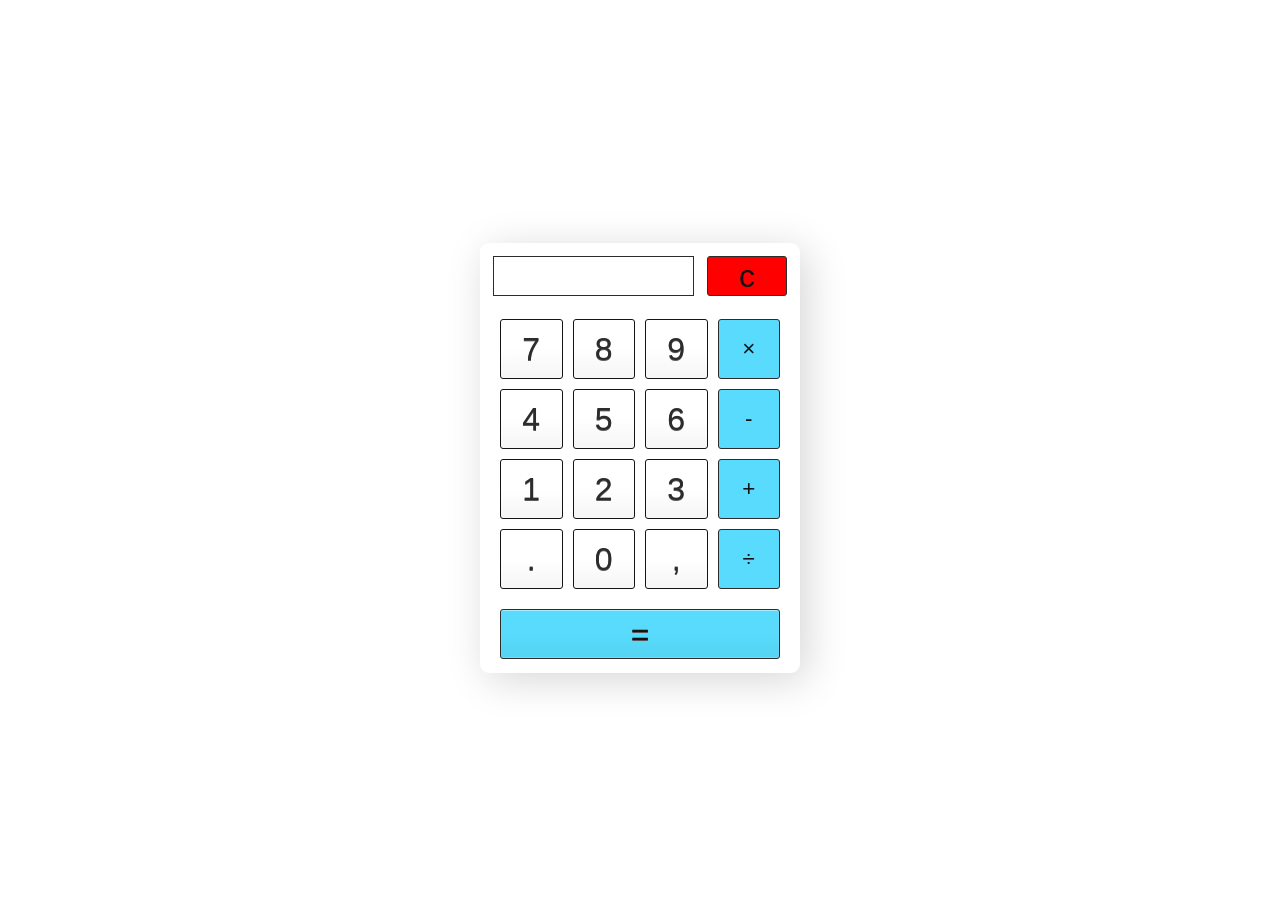
==== home/index.html @ ce57352e "Projeto calc" ====
<!DOCTYPE html>
<html lang="pt-br">
<head>
    <meta charset="UTF-8">
    <meta http-equiv="X-UA-Compatible" content="IE=edge">
    <meta name="viewport" content="width=device-width, initial-scale=1.0">
    <link rel="stylesheet" href="../styles/home.css">
    <script src="../js/index.js" type="text/javascript"></script>

    <title>Calculadora</title>
</head>
<body>
    <div class="container">
        <table>
            <tr>
                <td colspan="3"><input type='text' id='result' class ='visor' style="text-align: right;"></td>
                <td>
                    <input type="button" value="c" onclick="clearScreen()" class="clear"/>
                </td>
            </tr>
        </table>
        <div class="keys">
            <input type="button"  value="7" class="numero" onclick="display('7')">
            <input type="button" value="8" class="numero" onclick="display('8')">
            <input type="button" value="9" class="numero" onclick="display('9')">
            <button value="*" class="operador" onclick="display('*')">×</button>
            <input type="button" value="4" class="numero" onclick="display('4')">
            <input type="button" value="5" class="numero" onclick="display('5')">
            <input type="button" value="6" class="numero" onclick="display('6')">
            <input type="button" value="-" class="operador" onclick="display('-')">
            <input type="button" value="1" class="numero" onclick="display('1')">
            <input type="button" value="2" class="numero" onclick="display('2')">
            <input type="button" value="3" class="numero" onclick="display('3')">
            <input type="button" value="+" class="operador" onclick="display('+')">
            <input type="button" value="." class="numero" onclick="display('.')">
            <input type="button" value="0" class="numero" onclick="display('0')">
            <input type="button" value="," class="numero" onclick="display(',')">
            <button value="/" class="operador" onclick="display('/')">÷</button>
        </div>
        <div class="keys">
            <input type="button" value="=" class="resultado sinal-igual" onclick="solucao('')">
        </div>        
    </div>
</body>
</html>
---- styles/home.css ----
@import url(./colors.css);

body{
    display: grid;
    height: 100vh;
    place-items: center;
    }

    .container {
    border-radius: 9px;
    background: var(--branco);
    box-shadow:  7px 7px 42px var(--branco1),
                -7px -7px 42px var(--branco);
    width: 300px;
    height: 410px;
    padding: 10px;
    
    }
    
    .keys {
        display: grid;
        grid-template-columns: repeat(4, 1fr);
        grid-gap: 10px;
        padding: 10px;
        margin:auto;
    }
    
    .numero {
        height: 60px;
        padding: 5px;
        background-color: var(--cinza);
        border-radius: 3px;
        border: 1px solid var(--preto);
        background-color: transparent;
        font-size: 2rem;
        color: var(--cinza);
        background-image: linear-gradient(to bottom, transparent, transparent 50%,
                                         rgba(0,0,0,.04));
        box-shadow: inset 0 0 0 1px rgba(255,255,255,.05), 
                    inset 0 1px 0 0 rgba(255,255,255,.45), 
                    inset 0 -1px 0 0 rgba(255,255,255,.15), 
                    0 1px 0 0 rgba(255,255,255,.15);
        text-shadow: 0 1px var(--cinza1);
    
    }

    input,button{
    outline: none;
    border: 1px solid transparent;
    }

    .resultado{
        width: 280px;
        height: 50px;
        padding: 5px;
        background-color: var(--cinza);
        border-radius: 3px;
        border: 1px solid var(--cinza1);
        background-color: transparent;
        font-size: 2rem;
        color: var(--cinza);
        background-image: linear-gradient(to bottom, transparent, transparent 50%,
                                         rgba(0,0,0,.04));
        box-shadow: inset 0 0 0 1px rgba(255,255,255,.05), 
                    inset 0 1px 0 0 rgba(255,255,255,.45), 
                    inset 0 -1px 0 0 rgba(255,255,255,.15), 
                    0 1px 0 0 rgba(255,255,255,.15);
        text-shadow: 0 1px var(--cinza1);
    }
    
    .numero:hover {
        background-color: var(--cinza1);
    }

    .operador {
        border-radius: 3px;
        font-size: 1.4rem;
        background-color: var(--azul);
        border-color: var(--cinza);
        color: var(--preto);

    }
    .operador:hover {
        background-color: #4e9ed4;
    }

    .clear {
        border-radius: 3px;
        font-size: 2rem;
        background-color: var(--vermelho);
        border-color: var(--cinza);
        color: var(--preto);
        width: 80px;
        height: 40px;  
        margin-bottom: 10px;
    }
    
    .clear:hover {
        background-color: var(--laranja);
    }
    
    .sinal-igual {
        background-color: var(--azul);
        border-color: var(--cinza);
        color: var(--preto);
    
    }
    
    .sinal-igual:hover {
        background-color: #4e9ed4;
    }
    
    .visor{
        background-color:rgb(255, 255, 255);
        border-color: var(--cinza);
        justify-content: left;
        color: black;
        font-size: medium;
        width: 50%;
        height: 30%;
        cursor: default;
        padding: 10px;     
        padding-left: 40%;  
        margin: auto;
        margin-bottom: 10px;
    }
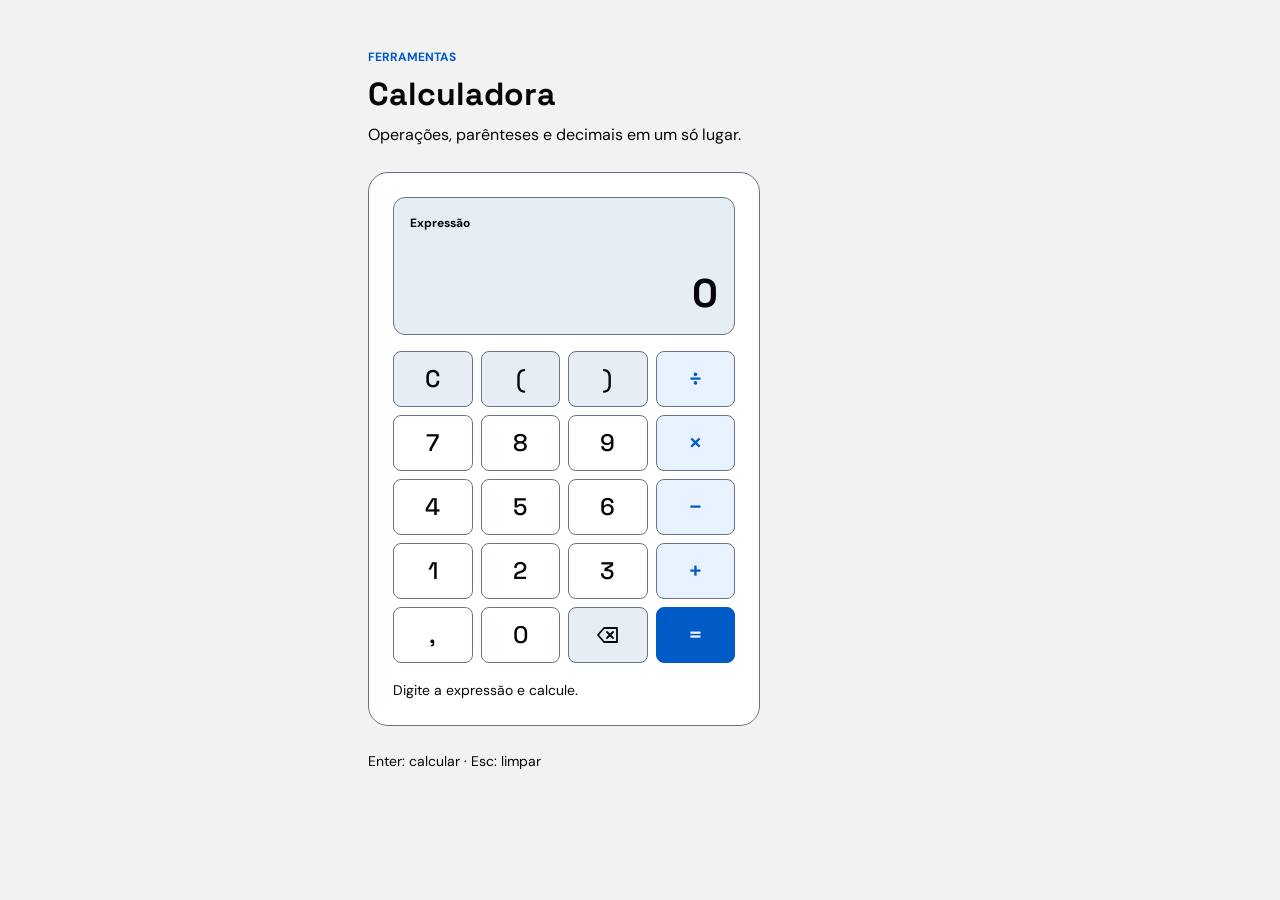
==== commit d1931ba7: "Apply Figma calculator design with safe arithmetic and keyboard controls" ====
--- a/home/index.html
+++ b/home/index.html
@@ -1,45 +1,57 @@
-<!DOCTYPE html>
-<html lang="pt-br">
+<!doctype html>
+<html lang="pt-BR">
 <head>
-    <meta charset="UTF-8">
-    <meta http-equiv="X-UA-Compatible" content="IE=edge">
-    <meta name="viewport" content="width=device-width, initial-scale=1.0">
-    <link rel="stylesheet" href="../styles/home.css">
-    <script src="../js/index.js" type="text/javascript"></script>
-
-    <title>Calculadora</title>
+<meta charset="utf-8">
+<meta name="viewport" content="width=device-width,initial-scale=1">
+<meta name="description" content="Calculadora com operações, parênteses, decimais e controle por teclado.">
+<meta name="color-scheme" content="light">
+<link rel="icon" href="data:,">
+<link rel="stylesheet" href="../styles/home.css">
+<script defer src="../js/index.js">
+</script>
+<title>Calculadora</title>
 </head>
 <body>
-    <div class="container">
-        <table>
-            <tr>
-                <td colspan="3"><input type='text' id='result' class ='visor' style="text-align: right;"></td>
-                <td>
-                    <input type="button" value="c" onclick="clearScreen()" class="clear"/>
-                </td>
-            </tr>
-        </table>
-        <div class="keys">
-            <input type="button"  value="7" class="numero" onclick="display('7')">
-            <input type="button" value="8" class="numero" onclick="display('8')">
-            <input type="button" value="9" class="numero" onclick="display('9')">
-            <button value="*" class="operador" onclick="display('*')">×</button>
-            <input type="button" value="4" class="numero" onclick="display('4')">
-            <input type="button" value="5" class="numero" onclick="display('5')">
-            <input type="button" value="6" class="numero" onclick="display('6')">
-            <input type="button" value="-" class="operador" onclick="display('-')">
-            <input type="button" value="1" class="numero" onclick="display('1')">
-            <input type="button" value="2" class="numero" onclick="display('2')">
-            <input type="button" value="3" class="numero" onclick="display('3')">
-            <input type="button" value="+" class="operador" onclick="display('+')">
-            <input type="button" value="." class="numero" onclick="display('.')">
-            <input type="button" value="0" class="numero" onclick="display('0')">
-            <input type="button" value="," class="numero" onclick="display(',')">
-            <button value="/" class="operador" onclick="display('/')">÷</button>
-        </div>
-        <div class="keys">
-            <input type="button" value="=" class="resultado sinal-igual" onclick="solucao('')">
-        </div>        
-    </div>
+<main class="container">
+<header>
+<p class="eyebrow">Ferramentas</p>
+<h1>Calculadora</h1>
+<p>Operações, parênteses e decimais em um só lugar.</p>
+</header>
+<section class="calculator" aria-label="Calculadora aritmética">
+<div class="display">
+<label for="result">Expressão</label>
+<p id="history" aria-label="Última expressão">
+</p>
+<input id="result" type="text" inputmode="decimal" autocomplete="off" autocapitalize="off" spellcheck="false" maxlength="256" placeholder="0" aria-describedby="feedback keyboard-help">
+</div>
+<div class="keys" aria-label="Teclado da calculadora">
+<button type="button" class="utility" data-action="clear" aria-label="Limpar">C</button>
+<button type="button" class="utility" data-value="(" aria-label="Abrir parênteses">(</button>
+<button type="button" class="utility" data-value=")" aria-label="Fechar parênteses">)</button>
+<button type="button" class="operator" data-value="/" aria-label="Dividir">÷</button>
+<button type="button" class="number" data-value="7" aria-label="7">7</button>
+<button type="button" class="number" data-value="8" aria-label="8">8</button>
+<button type="button" class="number" data-value="9" aria-label="9">9</button>
+<button type="button" class="operator" data-value="*" aria-label="Multiplicar">×</button>
+<button type="button" class="number" data-value="4" aria-label="4">4</button>
+<button type="button" class="number" data-value="5" aria-label="5">5</button>
+<button type="button" class="number" data-value="6" aria-label="6">6</button>
+<button type="button" class="operator" data-value="-" aria-label="Subtrair">−</button>
+<button type="button" class="number" data-value="1" aria-label="1">1</button>
+<button type="button" class="number" data-value="2" aria-label="2">2</button>
+<button type="button" class="number" data-value="3" aria-label="3">3</button>
+<button type="button" class="operator" data-value="+" aria-label="Somar">+</button>
+<button type="button" class="number" data-value="," aria-label="Vírgula decimal">,</button>
+<button type="button" class="number" data-value="0" aria-label="0">0</button>
+<button type="button" class="utility" data-action="backspace" aria-label="Apagar último caractere">
+<img src="../assets/backspace.svg" width="24" height="24" alt="">
+</button>
+<button type="button" class="equal" data-action="calculate" aria-label="Calcular">=</button>
+</div>
+<p id="feedback" role="status" aria-live="polite" aria-atomic="true">Digite a expressão e calcule.</p>
+</section>
+<p id="keyboard-help">Enter: calcular · Esc: limpar</p>
+</main>
 </body>
-</html>+</html>
--- a/styles/home.css
+++ b/styles/home.css
@@ -1,127 +1,120 @@
+@import url('./colors.css');
 
-@import url(./colors.css);
+@font-face{font-family:'DM Sans';
+src:url('../assets/fonts/dm-sans-latin.woff2') format('woff2');
+font-weight:100 900;
+font-display:swap}
 
-body{
-    display: grid;
-    height: 100vh;
-    place-items: center;
-    }
+@font-face{font-family:'Space Grotesk';
+src:url('../assets/fonts/space-grotesk-latin.woff2') format('woff2');
+font-weight:300 700;
+font-display:swap}
 
-    .container {
-    border-radius: 9px;
-    background: var(--branco);
-    box-shadow:  7px 7px 42px var(--branco1),
-                -7px -7px 42px var(--branco);
-    width: 300px;
-    height: 410px;
-    padding: 10px;
-    
-    }
-    
-    .keys {
-        display: grid;
-        grid-template-columns: repeat(4, 1fr);
-        grid-gap: 10px;
-        padding: 10px;
-        margin:auto;
-    }
-    
-    .numero {
-        height: 60px;
-        padding: 5px;
-        background-color: var(--cinza);
-        border-radius: 3px;
-        border: 1px solid var(--preto);
-        background-color: transparent;
-        font-size: 2rem;
-        color: var(--cinza);
-        background-image: linear-gradient(to bottom, transparent, transparent 50%,
-                                         rgba(0,0,0,.04));
-        box-shadow: inset 0 0 0 1px rgba(255,255,255,.05), 
-                    inset 0 1px 0 0 rgba(255,255,255,.45), 
-                    inset 0 -1px 0 0 rgba(255,255,255,.15), 
-                    0 1px 0 0 rgba(255,255,255,.15);
-        text-shadow: 0 1px var(--cinza1);
-    
-    }
+*{box-sizing:border-box}
 
-    input,button{
-    outline: none;
-    border: 1px solid transparent;
-    }
+body{margin:0;
+background:var(--bg);
+color:var(--text);
+font:400 16px/26px 'DM Sans',sans-serif}
 
-    .resultado{
-        width: 280px;
-        height: 50px;
-        padding: 5px;
-        background-color: var(--cinza);
-        border-radius: 3px;
-        border: 1px solid var(--cinza1);
-        background-color: transparent;
-        font-size: 2rem;
-        color: var(--cinza);
-        background-image: linear-gradient(to bottom, transparent, transparent 50%,
-                                         rgba(0,0,0,.04));
-        box-shadow: inset 0 0 0 1px rgba(255,255,255,.05), 
-                    inset 0 1px 0 0 rgba(255,255,255,.45), 
-                    inset 0 -1px 0 0 rgba(255,255,255,.15), 
-                    0 1px 0 0 rgba(255,255,255,.15);
-        text-shadow: 0 1px var(--cinza1);
-    }
-    
-    .numero:hover {
-        background-color: var(--cinza1);
-    }
+.container{width:min(100%,640px);
+margin:0 auto;
+padding:48px;
+display:flex;
+flex-direction:column;
+align-items:flex-start;
+gap:24px}
 
-    .operador {
-        border-radius: 3px;
-        font-size: 1.4rem;
-        background-color: var(--azul);
-        border-color: var(--cinza);
-        color: var(--preto);
+header{display:flex;
+flex-direction:column;
+gap:8px;
+width:100%}
+p,h1{margin:0}
+h1{font:700 32px/40px 'Space Grotesk',sans-serif}
+.eyebrow{color:var(--action);
+font-size:12px;
+line-height:18px;
+font-weight:700;
+text-transform:uppercase}
 
-    }
-    .operador:hover {
-        background-color: #4e9ed4;
-    }
+.calculator{width:min(100%,392px);
+padding:24px;
+border:1px solid var(--calculator-border);
+border-radius:20px;
+background:var(--calculator-key);
+display:flex;
+flex-direction:column;
+gap:16px;
+min-width:0}
 
-    .clear {
-        border-radius: 3px;
-        font-size: 2rem;
-        background-color: var(--vermelho);
-        border-color: var(--cinza);
-        color: var(--preto);
-        width: 80px;
-        height: 40px;  
-        margin-bottom: 10px;
-    }
-    
-    .clear:hover {
-        background-color: var(--laranja);
-    }
-    
-    .sinal-igual {
-        background-color: var(--azul);
-        border-color: var(--cinza);
-        color: var(--preto);
-    
-    }
-    
-    .sinal-igual:hover {
-        background-color: #4e9ed4;
-    }
-    
-    .visor{
-        background-color:rgb(255, 255, 255);
-        border-color: var(--cinza);
-        justify-content: left;
-        color: black;
-        font-size: medium;
-        width: 50%;
-        height: 30%;
-        cursor: default;
-        padding: 10px;     
-        padding-left: 40%;  
-        margin: auto;
-        margin-bottom: 10px;
-    }+.display{width:100%;
+padding:16px;
+background:var(--calculator-display);
+border:1px solid var(--calculator-border);
+border-radius:12px;
+display:flex;
+flex-direction:column;
+gap:8px;
+min-width:0}
+.display:has([aria-invalid=true]){border:2px solid var(--calculator-error);
+padding:15px}
+
+label{font-weight:700;
+font-size:12px;
+line-height:18px}
+#history{min-height:22px;
+text-align:right;
+font-size:14px;
+line-height:22px;
+overflow-wrap:anywhere}
+#result{width:100%;
+min-width:0;
+padding:0;
+border:0;
+background:transparent;
+color:var(--text);
+font:700 40px/48px 'Space Grotesk',sans-serif;
+text-align:right;
+border-radius:2px}
+#result::placeholder{color:var(--text);
+opacity:1}
+#result[aria-invalid=true]{color:var(--calculator-error)}
+
+.keys{display:grid;
+grid-template-columns:repeat(4,minmax(0,1fr));
+gap:8px;
+width:100%}
+button{min-width:0;
+height:56px;
+border:1px solid var(--calculator-border);
+border-radius:8px;
+background:var(--calculator-key);
+color:var(--text);
+font:500 24px/32px 'Space Grotesk',sans-serif;
+cursor:pointer;
+display:flex;
+align-items:center;
+justify-content:center;
+touch-action:manipulation}
+button.utility{background:var(--calculator-display)}
+button.operator{background:var(--calculator-operator);
+color:var(--action)}
+button.equal{background:var(--action);
+border-color:var(--action);
+color:#f2f2f2}
+button:hover{filter:brightness(.95)}
+button.equal:hover{background:var(--action-hover);
+filter:none}
+button:active{transform:translateY(1px)}
+:focus-visible{outline:3px solid var(--action);
+outline-offset:3px}
+#feedback,#keyboard-help{font-size:14px;
+line-height:22px}
+.calculator:has([aria-invalid=true]) #feedback{color:var(--calculator-error)}
+
+@media(max-width:599px){.container{padding:24px}
+.calculator{width:100%;
+padding:16px}
+}
+@media(prefers-reduced-motion:reduce){button:active{transform:none}
+}
